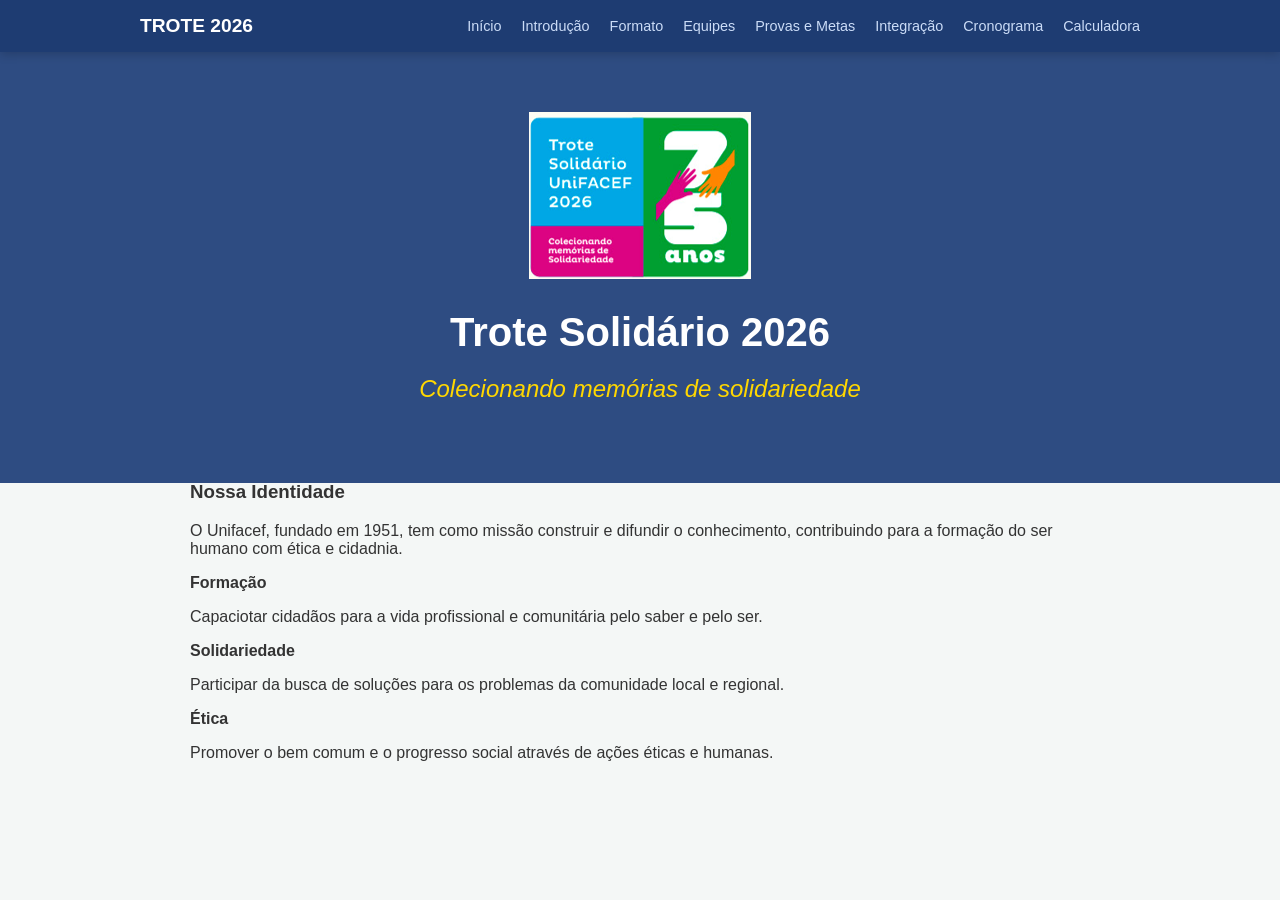
==== index.html @ b257f99c "Trote" ====
<!DOCTYPE html>
<html lang="pt-br">
    <head>
        <title> Trote Solidário </title>
        <meta charset="UTF-8">
        <link rel="stylesheet" href="styles.css">
    </head>
    <body>
        <nav class="menu"> <!-- Menu de navegação -->
            <div class="menu-container">
                <a href="index.html" class="menu-logo"> Trote 2026 </a>
                <ul class="lista">
                    <li> <a href="index.html"> Início </a> </li>
                    <li> <a href="introducao.html"> Introdução </a> </li>
                    <li> <a href="formato.html"> Formato </a> </li>
                    <li> <a href="equipes.html"> Equipes </a> </li>
                    <li> <a href="provas.html"> Provas e Metas </a> </li>
                    <li> <a href="integracao.html"> Integração </a> </li>
                    <li> <a href="cronograma.html"> Cronograma </a> </li>
                    <li> <a href="calculadora.html"> Calculadora </a> </li>
                </ul>
            </div>
        </nav>
        <header class="cabecalho">
            <div class="cabecalho-container">
                <img src="trote.png" alt="Unifacf" class="cabecalho-logo">
                <h1> Trote Solidário 2026 </h1>
                <h2> Colecionando memórias de solidariedade </h2>
            </div>
        </header>
        <main class="principal">
            <section class="missao-valores">
                <h3> Nossa Identidade </h3>
                <p> O Unifacef, fundado em 1951, tem como missão construir e difundir o conhecimento, 
                    contribuindo para a formação do ser humano com ética e cidadnia.</p>
                <div class="pilares-container">
                    <div class="pilar"> 
                        <strong> Formação </strong>
                        <p> Capaciotar cidadãos para a vida profissional e comunitária pelo saber e pelo ser. </p>
                    </div>
                    <div class="pilar"> 
                        <strong> Solidariedade </strong>
                        <p> Participar da busca de soluções para os problemas da comunidade local e regional. </p>
                    </div>
                    <div class="pilar"> 
                        <strong> Ética </strong>
                        <p> Promover o bem comum e o progresso social através de ações éticas e humanas. </p>
                    </div>
            </section>
            
            <section>

            </section>
        </main>
    </body>
</html>
---- styles.css ----
body {
    margin: 0; font-family: 'Segoe UI', sans-serif;
    background-color: #f4f7f6; color: #333;
}
.menu {
    background-color: #1e3c72;  padding: 15px 0;
    position: sticky; /* menu fica sempre no topo */
    top: 0; /* posição 0 - posição acima */
    z-index: 1000; /*  fica sempre por cima dos outros conteúdos */
    box-shadow: 0 2px 10px rgba(0,0,0,0.2); /* caixa com sombra */
}
.menu-container{
    max-width: 1000px;
    margin: 0 auto;
    display: flex;
    justify-content: space-between;
    align-items: center;
    padding: 0 20px;
}
.menu-logo{
    color: white; /* cor branca */
    text-decoration: none; /* link sem estar sublinhado */
    font-weight: bold; /* negrito */
    font-size: 1.2rem; /* 1.2 * 16px */
    text-transform: uppercase; /* letra maiúscula */
}

.lista {
    list-style: none; display: flex; gap: 20px;
    margin: 0; padding: 0;
}
.lista a{
    color: #cbdcf7; text-decoration: none;
    font-size: 0.9rem;
    font-weight: 500; transition: color 0.3s;
}
.lista a:hover {
    color: #ffffff;
}
.cabecalho {
    background-color: #2e4c82; color: white; padding: 60px 20px;
    text-align: center;
}
.cabecalho h1{
    font-size: 2.5rem; margin-bottom: 5px;
}
.cabecalho h2{
    font-weight: 300; 
    font-style: italic;
    color: #ffd700;
}
.principal{
    /* -40px subiu auto é baixo e 40px é a lateral */
    max-width: 900px; margin: -40px auto 40px; padding: 20px;
}
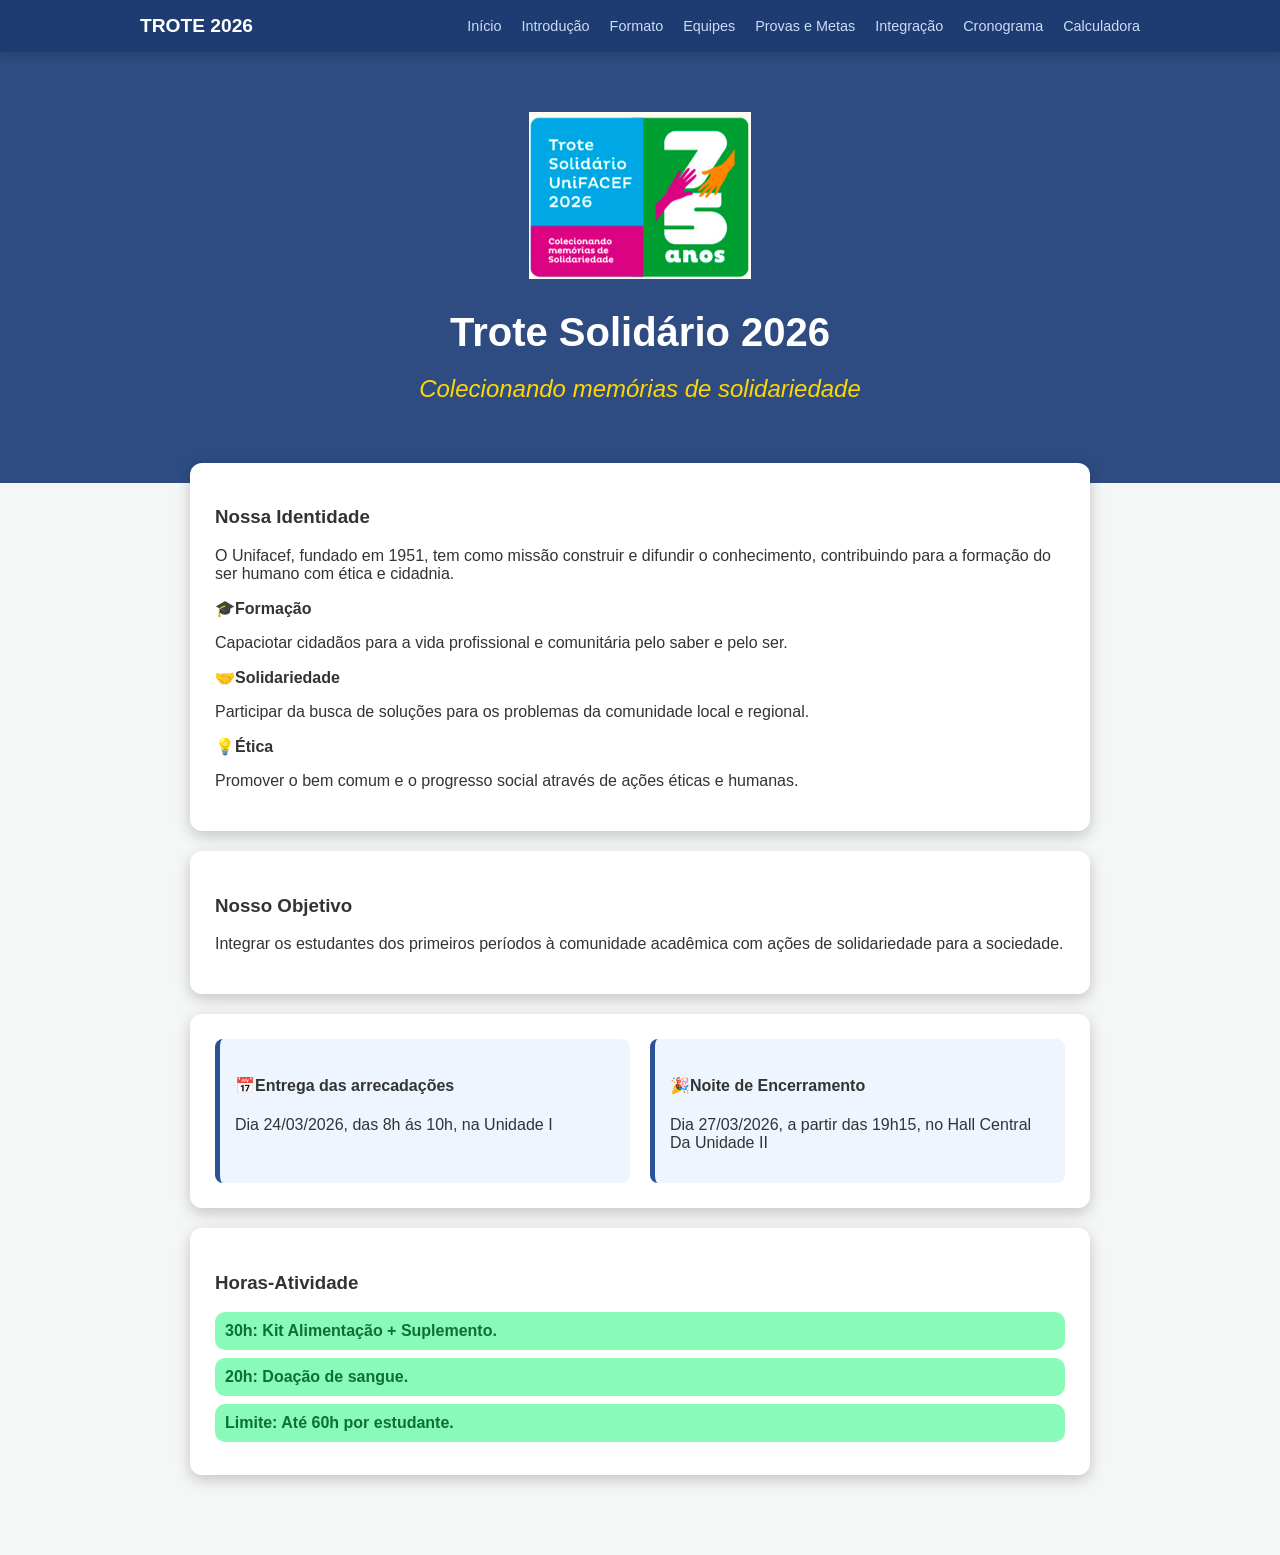
==== commit dc7ea84e: "Add files via upload" ====
--- a/index.html
+++ b/index.html
@@ -1,56 +1,75 @@
-<!DOCTYPE html>
-<html lang="pt-br">
-    <head>
-        <title> Trote Solidário </title>
-        <meta charset="UTF-8">
-        <link rel="stylesheet" href="styles.css">
-    </head>
-    <body>
-        <nav class="menu"> <!-- Menu de navegação -->
-            <div class="menu-container">
-                <a href="index.html" class="menu-logo"> Trote 2026 </a>
-                <ul class="lista">
-                    <li> <a href="index.html"> Início </a> </li>
-                    <li> <a href="introducao.html"> Introdução </a> </li>
-                    <li> <a href="formato.html"> Formato </a> </li>
-                    <li> <a href="equipes.html"> Equipes </a> </li>
-                    <li> <a href="provas.html"> Provas e Metas </a> </li>
-                    <li> <a href="integracao.html"> Integração </a> </li>
-                    <li> <a href="cronograma.html"> Cronograma </a> </li>
-                    <li> <a href="calculadora.html"> Calculadora </a> </li>
-                </ul>
-            </div>
-        </nav>
-        <header class="cabecalho">
-            <div class="cabecalho-container">
-                <img src="trote.png" alt="Unifacf" class="cabecalho-logo">
-                <h1> Trote Solidário 2026 </h1>
-                <h2> Colecionando memórias de solidariedade </h2>
-            </div>
-        </header>
-        <main class="principal">
-            <section class="missao-valores">
-                <h3> Nossa Identidade </h3>
-                <p> O Unifacef, fundado em 1951, tem como missão construir e difundir o conhecimento, 
-                    contribuindo para a formação do ser humano com ética e cidadnia.</p>
-                <div class="pilares-container">
-                    <div class="pilar"> 
-                        <strong> Formação </strong>
-                        <p> Capaciotar cidadãos para a vida profissional e comunitária pelo saber e pelo ser. </p>
-                    </div>
-                    <div class="pilar"> 
-                        <strong> Solidariedade </strong>
-                        <p> Participar da busca de soluções para os problemas da comunidade local e regional. </p>
-                    </div>
-                    <div class="pilar"> 
-                        <strong> Ética </strong>
-                        <p> Promover o bem comum e o progresso social através de ações éticas e humanas. </p>
-                    </div>
-            </section>
-            
-            <section>
-
-            </section>
-        </main>
-    </body>
+<!DOCTYPE html>
+<html lang="pt-br">
+    <head>
+        <title> Trote Solidário </title>
+        <meta charset="UTF-8">
+        <link rel="stylesheet" href="styles.css">
+    </head>
+    <body>
+        <nav class="menu"> <!-- Menu de navegação -->
+            <div class="menu-container">
+                <a href="index.html" class="menu-logo"> Trote 2026 </a>
+                <ul class="lista">
+                    <li> <a href="index.html"> Início </a> </li>
+                    <li> <a href="introducao.html"> Introdução </a> </li>
+                    <li> <a href="formato.html"> Formato </a> </li>
+                    <li> <a href="equipes.html"> Equipes </a> </li>
+                    <li> <a href="provas.html"> Provas e Metas </a> </li>
+                    <li> <a href="integracao.html"> Integração </a> </li>
+                    <li> <a href="cronograma.html"> Cronograma </a> </li>
+                    <li> <a href="calculadora.html"> Calculadora </a> </li>
+                </ul>
+            </div>
+        </nav>
+        <header class="cabecalho">
+            <div class="cabecalho-container">
+                <img src="trote.png" alt="Unifacf" class="cabecalho-logo">
+                <h1> Trote Solidário 2026 </h1>
+                <h2> Colecionando memórias de solidariedade </h2>
+            </div>
+        </header>
+        <main class="principal">
+            <section>
+                <h3> Nossa Identidade </h3>
+                <p> O Unifacef, fundado em 1951, tem como missão construir e difundir o conhecimento, 
+                    contribuindo para a formação do ser humano com ética e cidadnia.</p>
+                <div class="pilares-container">
+                    <div class="pilar"> 
+                        <strong> 🎓Formação </strong>
+                        <p> Capaciotar cidadãos para a vida profissional e comunitária pelo saber e pelo ser. </p>
+                    </div>
+                    <div class="pilar"> 
+                        <strong> 🤝Solidariedade </strong>
+                        <p> Participar da busca de soluções para os problemas da comunidade local e regional. </p>
+                    </div>
+                    <div class="pilar"> 
+                        <strong> 💡Ética </strong>
+                        <p> Promover o bem comum e o progresso social através de ações éticas e humanas. </p>
+                    </div>
+            </section>
+            <section>
+                <h3> Nosso Objetivo </h3>
+                    <p> Integrar os estudantes dos primeiros períodos à comunidade acadêmica com ações de solidariedade
+                        para a sociedade.</p>
+            </section>
+            <section class="data">
+                <div class="card">
+                    <h4> 📅Entrega das arrecadações </h4>
+                    <p> Dia 24/03/2026, das 8h ás 10h, na Unidade I</p>
+                </div>
+                <div class="card">
+                    <h4> 🎉Noite de Encerramento </h4>
+                    <p> Dia 27/03/2026, a partir das 19h15, no Hall Central Da Unidade II</p>
+                </div>
+            </section>            
+            <section>
+                <div class="horas">
+                    <h3> Horas-Atividade </h3>
+                    <p> 30h: Kit Alimentação + Suplemento. </p>
+                    <p> 20h: Doação de sangue. </p>
+                    <p> Limite: Até 60h por estudante. </p>
+                </div>
+            </section>
+        </main>
+    </body>
 </html>
--- a/styles.css
+++ b/styles.css
@@ -1,55 +1,79 @@
-body {
-    margin: 0; font-family: 'Segoe UI', sans-serif;
-    background-color: #f4f7f6; color: #333;
-}
-.menu {
-    background-color: #1e3c72;  padding: 15px 0;
-    position: sticky; /* menu fica sempre no topo */
-    top: 0; /* posição 0 - posição acima */
-    z-index: 1000; /*  fica sempre por cima dos outros conteúdos */
-    box-shadow: 0 2px 10px rgba(0,0,0,0.2); /* caixa com sombra */
-}
-.menu-container{
-    max-width: 1000px;
-    margin: 0 auto;
-    display: flex;
-    justify-content: space-between;
-    align-items: center;
-    padding: 0 20px;
-}
-.menu-logo{
-    color: white; /* cor branca */
-    text-decoration: none; /* link sem estar sublinhado */
-    font-weight: bold; /* negrito */
-    font-size: 1.2rem; /* 1.2 * 16px */
-    text-transform: uppercase; /* letra maiúscula */
-}
-
-.lista {
-    list-style: none; display: flex; gap: 20px;
-    margin: 0; padding: 0;
-}
-.lista a{
-    color: #cbdcf7; text-decoration: none;
-    font-size: 0.9rem;
-    font-weight: 500; transition: color 0.3s;
-}
-.lista a:hover {
-    color: #ffffff;
-}
-.cabecalho {
-    background-color: #2e4c82; color: white; padding: 60px 20px;
-    text-align: center;
-}
-.cabecalho h1{
-    font-size: 2.5rem; margin-bottom: 5px;
-}
-.cabecalho h2{
-    font-weight: 300; 
-    font-style: italic;
-    color: #ffd700;
-}
-.principal{
-    /* -40px subiu auto é baixo e 40px é a lateral */
-    max-width: 900px; margin: -40px auto 40px; padding: 20px;
+body {
+    margin: 0; font-family: 'Segoe UI', sans-serif;
+    background-color: #f4f7f6; color: #333;
+}
+.menu {
+    background-color: #1e3c72;  padding: 15px 0;
+    position: sticky; /* menu fica sempre no topo */
+    top: 0; /* posição 0 - posição acima */
+    z-index: 1000; /*  fica sempre por cima dos outros conteúdos */
+    box-shadow: 0 2px 10px rgba(0,0,0,0.2); /* caixa com sombra */
+}
+.menu-container{
+    max-width: 1000px;
+    margin: 0 auto;
+    display: flex;
+    justify-content: space-between;
+    align-items: center;
+    padding: 0 20px;
+}
+.menu-logo{
+    color: white; /* cor branca */
+    text-decoration: none; /* link sem estar sublinhado */
+    font-weight: bold; /* negrito */
+    font-size: 1.2rem; /* 1.2 * 16px */
+    text-transform: uppercase; /* letra maiúscula */
+}
+
+.lista {
+    list-style: none; display: flex; gap: 20px;
+    margin: 0; padding: 0;
+}
+.lista a{
+    color: #cbdcf7; text-decoration: none;
+    font-size: 0.9rem;
+    font-weight: 500; transition: color 0.3s;
+}
+.lista a:hover {
+    color: #ffffff;
+}
+.cabecalho {
+    background-color: #2e4c82; color: white; padding: 60px 20px;
+    text-align: center;
+}
+.cabecalho h1{
+    font-size: 2.5rem; margin-bottom: 5px;
+}
+.cabecalho h2{
+    font-weight: 300; 
+    font-style: italic;
+    color: #ffd700;
+}
+.principal{
+    /* -40px subiu auto é baixo e 40px é a lateral */
+    max-width: 900px; margin: -40px auto 40px; padding: 20px;
+}
+section {
+    background-color: white;
+    margin-bottom: 20px;
+    padding: 25px;
+    border-radius: 12px;
+    box-shadow: 0 5px 15px rgba(0,0,0,0.2);
+}
+.data {
+    display: flex;
+    gap: 20px;
+}
+.card {
+    flex: 1; background-color: #eef5ff;
+    padding: 15px; border-left: 5px solid #2a5298;
+    border-radius: 8px;
+}
+.horas p{
+    margin: 8px 0;
+    padding: 10px;
+    background-color: #89FAB7;
+    border-radius: 10px;
+    color: #0C7035;
+    font-weight: bolder;
 }
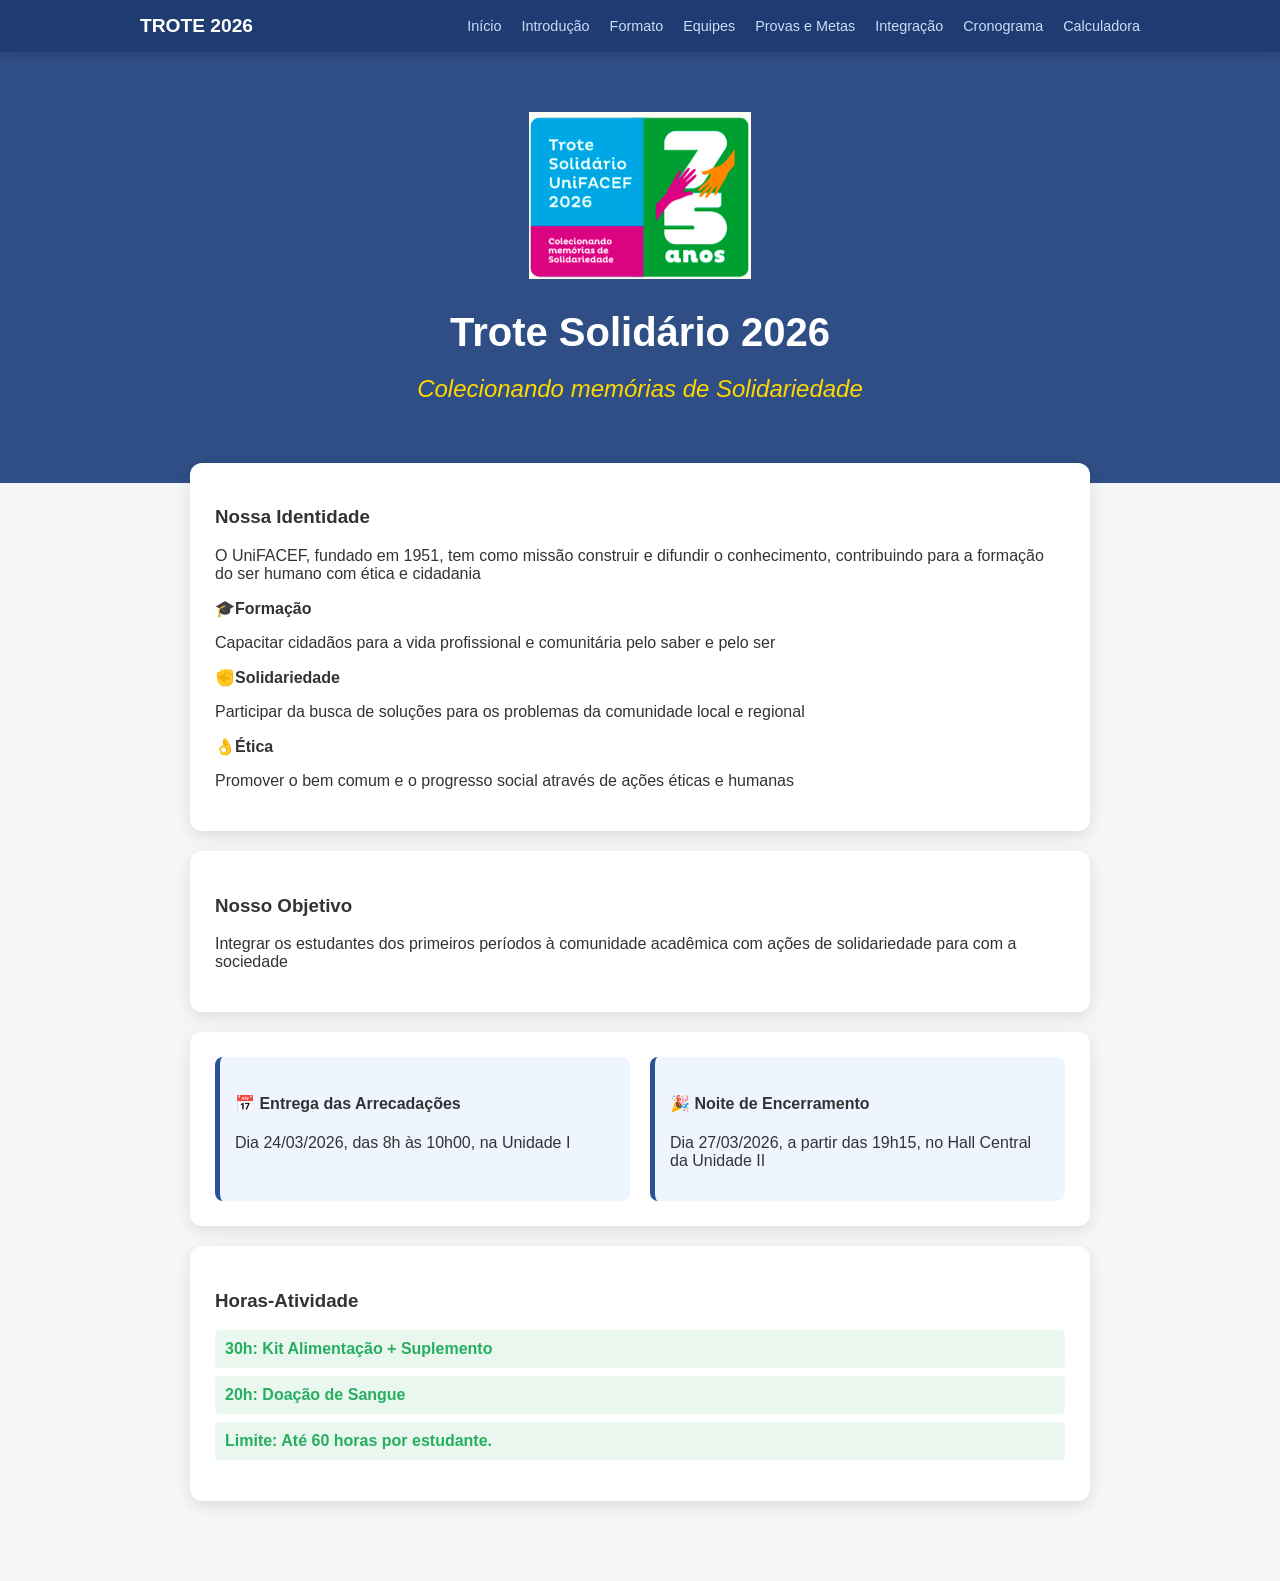
==== commit 075b73fd: "Add files via upload" ====
--- a/index.html
+++ b/index.html
@@ -23,52 +23,54 @@
         </nav>
         <header class="cabecalho">
             <div class="cabecalho-container">
-                <img src="trote.png" alt="Unifacf" class="cabecalho-logo">
+                <img src="trote.png" alt="UniFACEF" class="cabecalho-logo"/>
                 <h1> Trote Solidário 2026 </h1>
-                <h2> Colecionando memórias de solidariedade </h2>
+                <h2> Colecionando memórias de Solidariedade </h2>
             </div>
+
         </header>
         <main class="principal">
             <section>
                 <h3> Nossa Identidade </h3>
-                <p> O Unifacef, fundado em 1951, tem como missão construir e difundir o conhecimento, 
-                    contribuindo para a formação do ser humano com ética e cidadnia.</p>
+                <p> O UniFACEF, fundado em 1951, tem como missão construir e difundir o conhecimento, contribuindo para a formação do ser humano com ética e cidadania </p>
                 <div class="pilares-container">
                     <div class="pilar"> 
                         <strong> 🎓Formação </strong>
-                        <p> Capaciotar cidadãos para a vida profissional e comunitária pelo saber e pelo ser. </p>
+                        <p> Capacitar cidadãos para a vida profissional e comunitária pelo saber e pelo ser </p>
                     </div>
                     <div class="pilar"> 
-                        <strong> 🤝Solidariedade </strong>
-                        <p> Participar da busca de soluções para os problemas da comunidade local e regional. </p>
+                        <strong> ✊Solidariedade </strong>
+                        <p> Participar da busca de soluções para os problemas da comunidade local e regional </p>
                     </div>
                     <div class="pilar"> 
-                        <strong> 💡Ética </strong>
-                        <p> Promover o bem comum e o progresso social através de ações éticas e humanas. </p>
+                        <strong> 👌Ética </strong>
+                        <p> Promover o bem comum e o progresso social através de ações éticas e humanas </p>
                     </div>
+                </div>
             </section>
             <section>
                 <h3> Nosso Objetivo </h3>
-                    <p> Integrar os estudantes dos primeiros períodos à comunidade acadêmica com ações de solidariedade
-                        para a sociedade.</p>
+                <p> 
+                    Integrar os estudantes dos primeiros períodos à comunidade acadêmica com ações de solidariedade para com a sociedade 
+                </p>
             </section>
-            <section class="data">
-                <div class="card">
-                    <h4> 📅Entrega das arrecadações </h4>
-                    <p> Dia 24/03/2026, das 8h ás 10h, na Unidade I</p>
+            <section class="importante">
+                <div class="card-meta"> 
+                    <h4> 📅 Entrega das Arrecadações </h4>
+                    <p> Dia 24/03/2026, das 8h às 10h00, na Unidade I </p>
                 </div>
-                <div class="card">
-                    <h4> 🎉Noite de Encerramento </h4>
-                    <p> Dia 27/03/2026, a partir das 19h15, no Hall Central Da Unidade II</p>
-                </div>
-            </section>            
-            <section>
-                <div class="horas">
-                    <h3> Horas-Atividade </h3>
-                    <p> 30h: Kit Alimentação + Suplemento. </p>
-                    <p> 20h: Doação de sangue. </p>
-                    <p> Limite: Até 60h por estudante. </p>
-                </div>
+                <div class="card-meta">
+                    <h4> 🎉 Noite de Encerramento </h4>
+                    <p> Dia 27/03/2026, a partir das 19h15, no Hall Central da Unidade II </p>
+                </div>    
+            </section>
+            <section class="recompensas">
+                <h3> Horas-Atividade </h3>
+                <ul>
+                    <li> <strong> 30h: </strong> Kit Alimentação + Suplemento </li> 
+                    <li> <strong> 20h: </strong>  Doação de Sangue </li> 
+                    <li> <strong> Limite:  </strong>  Até 60 horas por estudante. </li> 
+                </ul> 
             </section>
         </main>
     </body>
--- a/styles.css
+++ b/styles.css
@@ -24,15 +24,13 @@
     font-size: 1.2rem; /* 1.2 * 16px */
     text-transform: uppercase; /* letra maiúscula */
 }
-
 .lista {
     list-style: none; display: flex; gap: 20px;
     margin: 0; padding: 0;
 }
 .lista a{
-    color: #cbdcf7; text-decoration: none;
-    font-size: 0.9rem;
-    font-weight: 500; transition: color 0.3s;
+    color: #CBDCF7; text-decoration: none; font-size: 0.9rem;
+    font-weight: 500; transition: color 0.3s; 
 }
 .lista a:hover {
     color: #ffffff;
@@ -45,35 +43,439 @@
     font-size: 2.5rem; margin-bottom: 5px;
 }
 .cabecalho h2{
-    font-weight: 300; 
+    font-weight: 300;
     font-style: italic;
-    color: #ffd700;
+    color: #ffd700; 
 }
 .principal{
-    /* -40px subiu auto é baixo e 40px é a lateral */
+    /* -40px subiu auto embaixo e 40 é na lateral */
     max-width: 900px; margin: -40px auto 40px; padding: 20px;
 }
 section {
-    background-color: white;
+  
+    background: white;
     margin-bottom: 20px;
     padding: 25px;
     border-radius: 12px;
-    box-shadow: 0 5px 15px rgba(0,0,0,0.2);
-}
-.data {
+    box-shadow: 0 5px 15px rgba(0,0,0,0.1);
+}
+.importante {
     display: flex;
     gap: 20px;
 }
+.card-meta {
+   
+    flex: 1; background: #eef5ff; padding: 15px; border-left: 5px solid #2a5298;
+    border-radius: 8px;
+}
+.recompensas ul {
+    list-style: none;
+    padding: 0;
+}
+.recompensas li {
+    background: #e9f7ef; margin: 8px 0; padding: 10px;
+    border-radius: 5px; color: #27ae60; font-weight: bold;
+}
+.texto-introducao p {
+    line-height: 1.6; /* melhora a leitura de textos longos */
+    margin-bottom: 20px;
+    text-align: justify; /* alinhamento justificado - alinha à esquerda e à direta */
+}
+.lista-valores {
+    list-style: none;
+    padding: 0;
+}
+.lista-valores li {
+    background: #eef5ff;
+    padding: 15px;
+    margin-bottom: 10px;
+    border-radius: 8px;
+    border-left: 5px solid #1e3c72;
+}
+table {
+    width: 100%; border-collapse: collapse; margin-top: 20px;
+    background-color: white;
+}
+
+th, td {
+    padding: 15px; text-align: left; border-bottom: 1px solid #ddd;
+}
+
+th {
+    background-color: #2a5298;
+}
+.box-amarela {
+    width: 25px; height: 25px;
+    border-radius: 4px;
+    background: yellow;
+}
+.box-cinza {
+    width: 25px; height: 25px;
+    border-radius: 4px;
+    background: gray;
+}
+.box-laranja {
+    width: 25px; height: 25px;
+    border-radius: 4px;
+    background: orange;
+}
+.box-marrom {
+    width: 25px; height: 25px;
+    border-radius: 4px;
+    background: brown;
+}
+.box-preto {
+    width: 25px; height: 25px;
+    border-radius: 4px;
+    background: black;
+}
+.box-rosa {
+    width: 25px; height: 25px;
+    border-radius: 4px;
+    background: rgb(233, 54, 144);
+}
+.box-roxo {
+    width: 25px; height: 25px;
+    border-radius: 4px;
+    background: purple;
+}
+.box-verde {
+    width: 25px; height: 25px;
+    border-radius: 4px;
+    background: green;
+}
+.box-vermelho {
+    width: 25px; height: 25px;
+    border-radius: 4px;
+    background: red;
+}
+/* aula 23-03 */
+.kit-container {
+    background-color: #fff8e1;
+    border: 2px dashed #ffc107;
+    padding: 20px;
+    border-radius: 10px;
+    margin: 15px 0;
+}
+
+.lista-itens {
+    list-style: none;
+    padding: 0;
+}
+
+.lista-itens li {
+    font-size: 1.1rem;
+    margin: 10px 0;
+    color: #856404;
+}
+
+.suplementos {
+    border-left: 5px solid #ff4b2b;
+    background-color: #fff5f5;
+}
+
+/* Destaque para as Provas de Menção Honrosa */
+.memorias-facef, .acao-social, .album-figurinhas, .medalhas {
+    border-left: 5px solid #ffd700; /* Cor dourada para medalhas */
+    background-color: #fffdf0;
+}
+
+/* Estilização do Rodapé */
+footer {
+    background-color: #1e3c72; /* Azul escuro oficial do Uni-FACEF  */
+    color: white; /* Texto em branco para contraste */
+    text-align: center; /* Centraliza as informações de contato */
+    padding: 30px 20px; /* Espaçamento interno para não sufocar o texto */
+    margin-top: 50px; /* Afasta o rodapé do conteúdo principal (main) */
+    font-size: 0.85rem; /* Fonte levemente menor para hierarquia visual */
+    border-top: 4px solid #ffd700; /* Linha dourada discreta no topo do footer */
+    bottom: 0;
+    position: sticky; 
+}
+
+footer p {
+    margin: 8px 0; /* Espaçamento entre as linhas de texto */
+    opacity: 0.9; /* Deixa o texto suavemente menos brilhante que o menu */
+}
+.evento {
+    margin-bottom: 25px;
+    position: relative; /* move o elemento HTML sem alterar elemento ao lado */
+
+}
+.evento::before{ /* cria elemento fanatasma-aparece como primeiro elemento */
+    content: ''; /* modo arquiteto */
+    width: 12px;
+    height: 12px;
+    background: #ff4b2b;
+    border-radius: 50%;
+    position: absolute; /* posição atual do elemento */
+    left: -28px;
+    top: 5px;
+}
+.timeline {
+    border-left: 3px solid #2a5298;
+    padding-left: 20px;
+    margin-top: 20px;
+}
+.grid-locais {
+    display: flex; /* fica um do lado do outro-preenche a largura */
+    gap: 20px;
+}
+.unidade {
+    flex: 1;
+    background-color: #f8f9fa;
+    padding: 15px;
+    border-radius: 8px;
+    border: 1px solid #dee2e6;
+}
+.unidade h4{
+    color: #2a5298;
+    margin-top: 0;
+}
+/* Container principal */
+.container {
+  max-width: 1000px;
+  margin: auto;
+  padding: 20px;
+  font-family: Arial, sans-serif;
+}
+.estrutura {
+  background: #f5f6f8;
+  padding: 20px;
+  border-radius: 10px;
+  margin-bottom: 20px;
+}
+.estrutura h2 {
+  margin-bottom: 10px;
+}
+.etapas {
+  display: flex;
+  gap: 20px;
+  margin-bottom: 20px;
+}
+.resumo {
+  background: #f5f6f8;
+  padding: 20px;
+  border-radius: 10px;
+}
+
+.resumo h2 {
+  margin-bottom: 15px;
+}
+.tabela {
+  display: flex;
+  gap: 20px;
+}
+
+.col {
+  flex: 1;
+  background: white;
+  border-radius: 8px;
+  overflow: hidden;
+}
+
+/* Títulos das colunas */
+.titulo {
+  background: #2f4e85;
+  color: white;
+  padding: 10px;
+  font-weight: bold;
+  text-align: center;
+}
+
+/* Lista */
+.col ul {
+  list-style: none;
+  padding: 15px;
+}
+
+.col li {
+  margin-bottom: 10px;
+  color: #555;
+}
+
+.medalhas h2 {
+  margin-bottom: 10px;
+  font-size: 22px;
+}
+
+.medalhas p {
+  margin-bottom: 20px;
+  color: #444;
+}
+/* Detalhe azul à esquerda */
+.item::before {
+  content: "";
+  position: absolute;
+  left: 0;
+  top: 10px;
+  bottom: 10px;
+  width: 5px;
+  background: #2f4e85;
+  border-radius: 5px;
+}
+/* Informações Gerais */
+.info {
+  background: #f5f6f8;
+  padding: 20px;
+  border-radius: 15px;
+  margin-bottom: 20px;
+}
+
+.info h2 {
+  margin-bottom: 10px;
+}
+
+/* Homenagem */
+.homenagem {
+  background: #f5f6f8;
+  padding: 25px;
+  border-radius: 15px;
+}
+
+.homenagem h2 {
+  margin-bottom: 10px;
+}
+
+.homenagem p {
+  margin-bottom: 15px;
+  color: #444;
+}
+
+/* Lista de regras */
+.regras {
+  list-style: none;
+  padding: 0;
+  margin-bottom: 20px;
+}
+
+.regras li {
+  margin-bottom: 10px;
+  color: #6b5b00;
+  font-weight: 500;
+}
+
+/* Tabela */
+.tabela {
+  margin-top: 10px;
+  border-radius: 10px;
+  overflow: hidden;
+}
+
+/* Linhas */
+.linha {
+  display: flex;
+  justify-content: space-between;
+  padding: 12px 15px;
+  background: white;
+  border-bottom: 1px solid #ddd;
+}
+
+/* Cabeçalho */
+.cabecalho {
+  background: #2f4e85;
+  color: white;
+  font-weight: bold;
+}
+/* Cards padrão */
 .card {
-    flex: 1; background-color: #eef5ff;
-    padding: 15px; border-left: 5px solid #2a5298;
+  background: #f5f6f8;
+  padding: 25px;
+  border-radius: 15px;
+  margin-bottom: 20px;
+}
+
+.card h2 {
+  margin-bottom: 10px;
+}
+
+.card p {
+  margin-bottom: 10px;
+  color: #444;
+}
+
+/* Critérios */
+.subtitulo {
+  margin-top: 10px;
+}
+
+.criterios {
+  list-style: none;
+  padding: 0;
+  margin-top: 10px;
+}
+
+.criterios li {
+  margin-bottom: 8px;
+  color: #8a6d00;
+  font-weight: 500;
+}
+
+/* Destaque (igual ao estilo amarelo) */
+.destaque {
+  background: #e9e6db;
+  padding: 25px;
+  border-radius: 15px;
+  position: relative;
+}
+
+/* Linha lateral amarela */
+.destaque::before {
+  content: "";
+  position: absolute;
+  left: 0;
+  top: 10px;
+  bottom: 10px;
+  width: 5px;
+  background: #f1c40f;
+  border-radius: 5px;
+}
+.destaque h2 {
+  margin-bottom: 10px;
+}
+
+.destaque p {
+  margin-bottom: 10px;
+  color: #444;
+}
+/* Texto importante */
+.importante {
+  margin-top: 10px;
+  font-weight: 500;
+}
+.form-grupo {
+    margin-bottom: 15px;
+    display: flex;
+    flex-direction: column;
+}
+input, select {
+    padding: 10px;
+    border-radius: 5px;
+    border: 1px solid #ccc;
+    width: 100px;
+}
+
+button {
+    background-color: #27ae60;
+    color: white;
+    padding: 10px 20px;
+    border: none;
+    border-radius: 5px;
+    cursor: pointer;
+    font-weight: bold;
+}
+.resultado-box {
+    margin-top: 20px;
+    padding: 15px;
+    background-color: #eef5ff;
+    border-left: 5px solid #1e3c72;
+    font-weight: bold;
+    font-size: 1.2rem;
+}
+.item {
+    background: #eef5ff;
+    padding: 15px;
+    margin-bottom: 10px;
     border-radius: 8px;
-}
-.horas p{
-    margin: 8px 0;
-    padding: 10px;
-    background-color: #89FAB7;
-    border-radius: 10px;
-    color: #0C7035;
-    font-weight: bolder;
+    border-left: 5px solid #1e3c72;
 }
